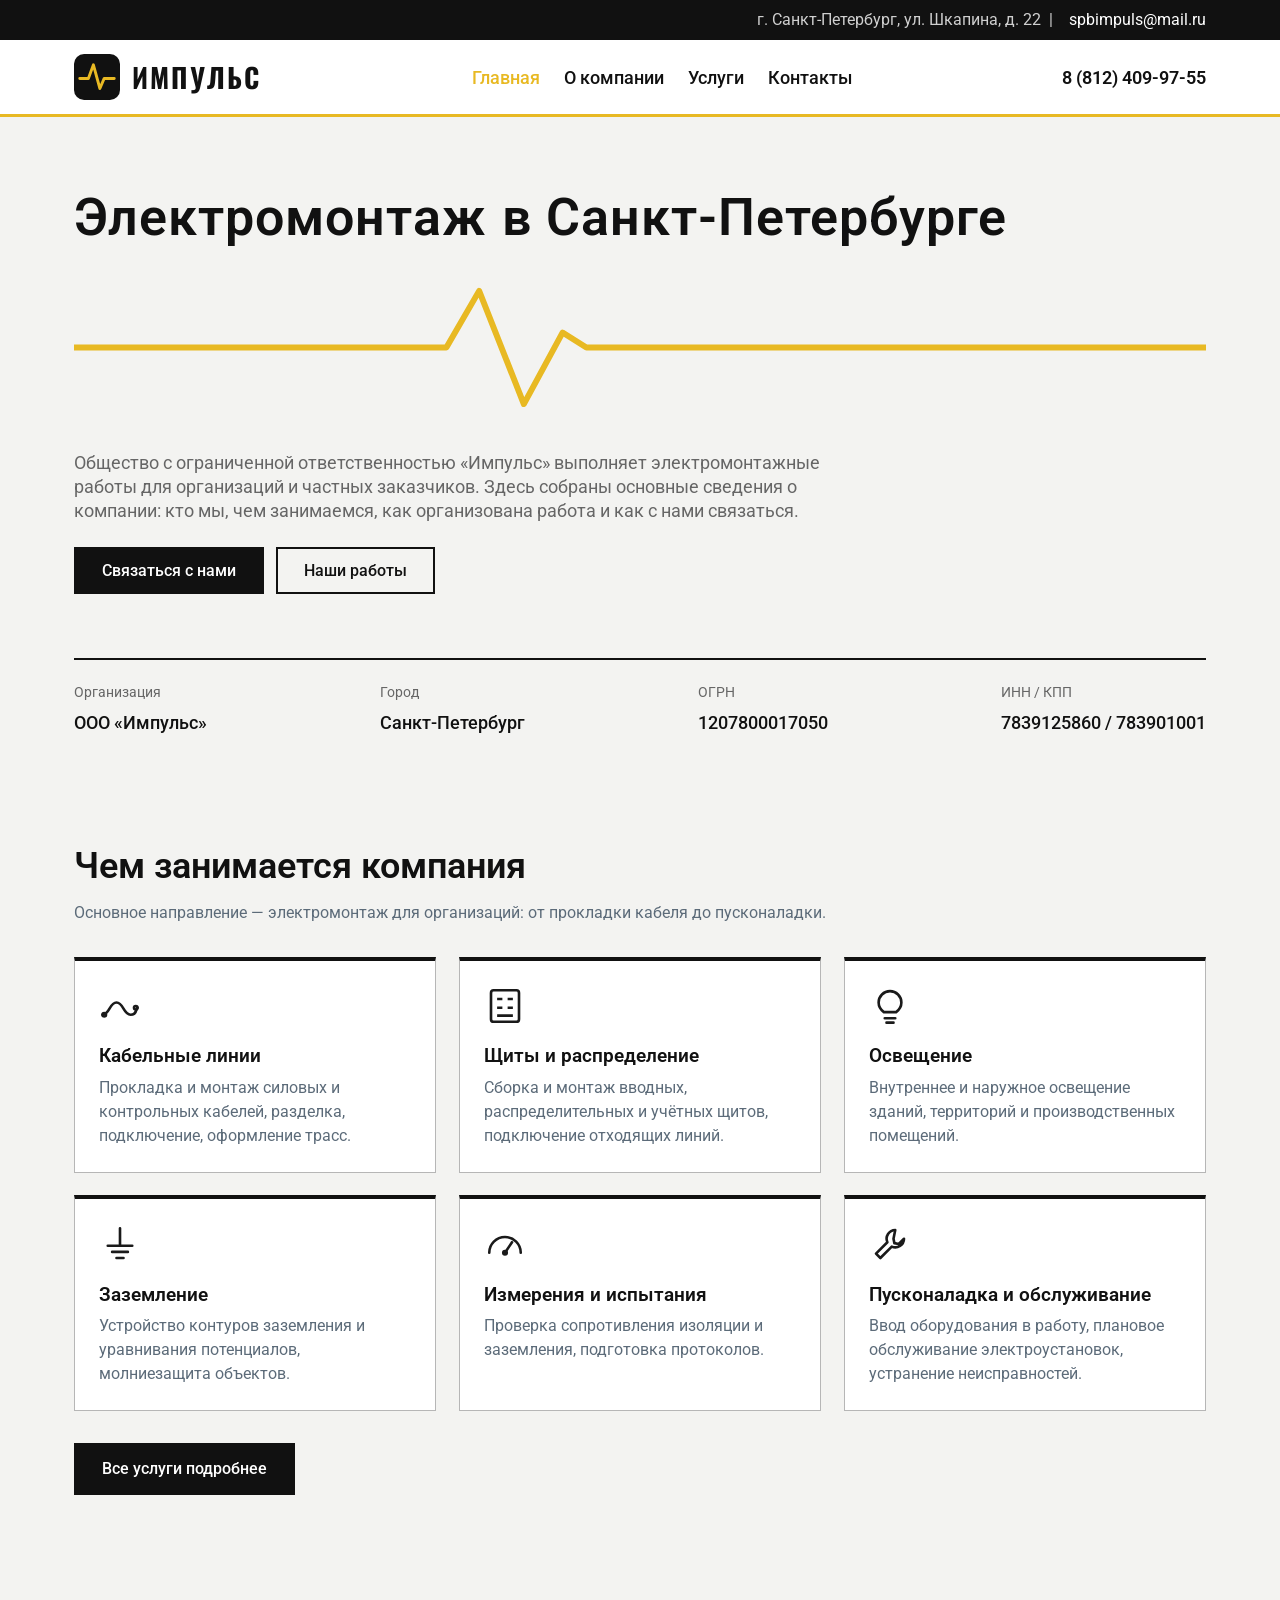
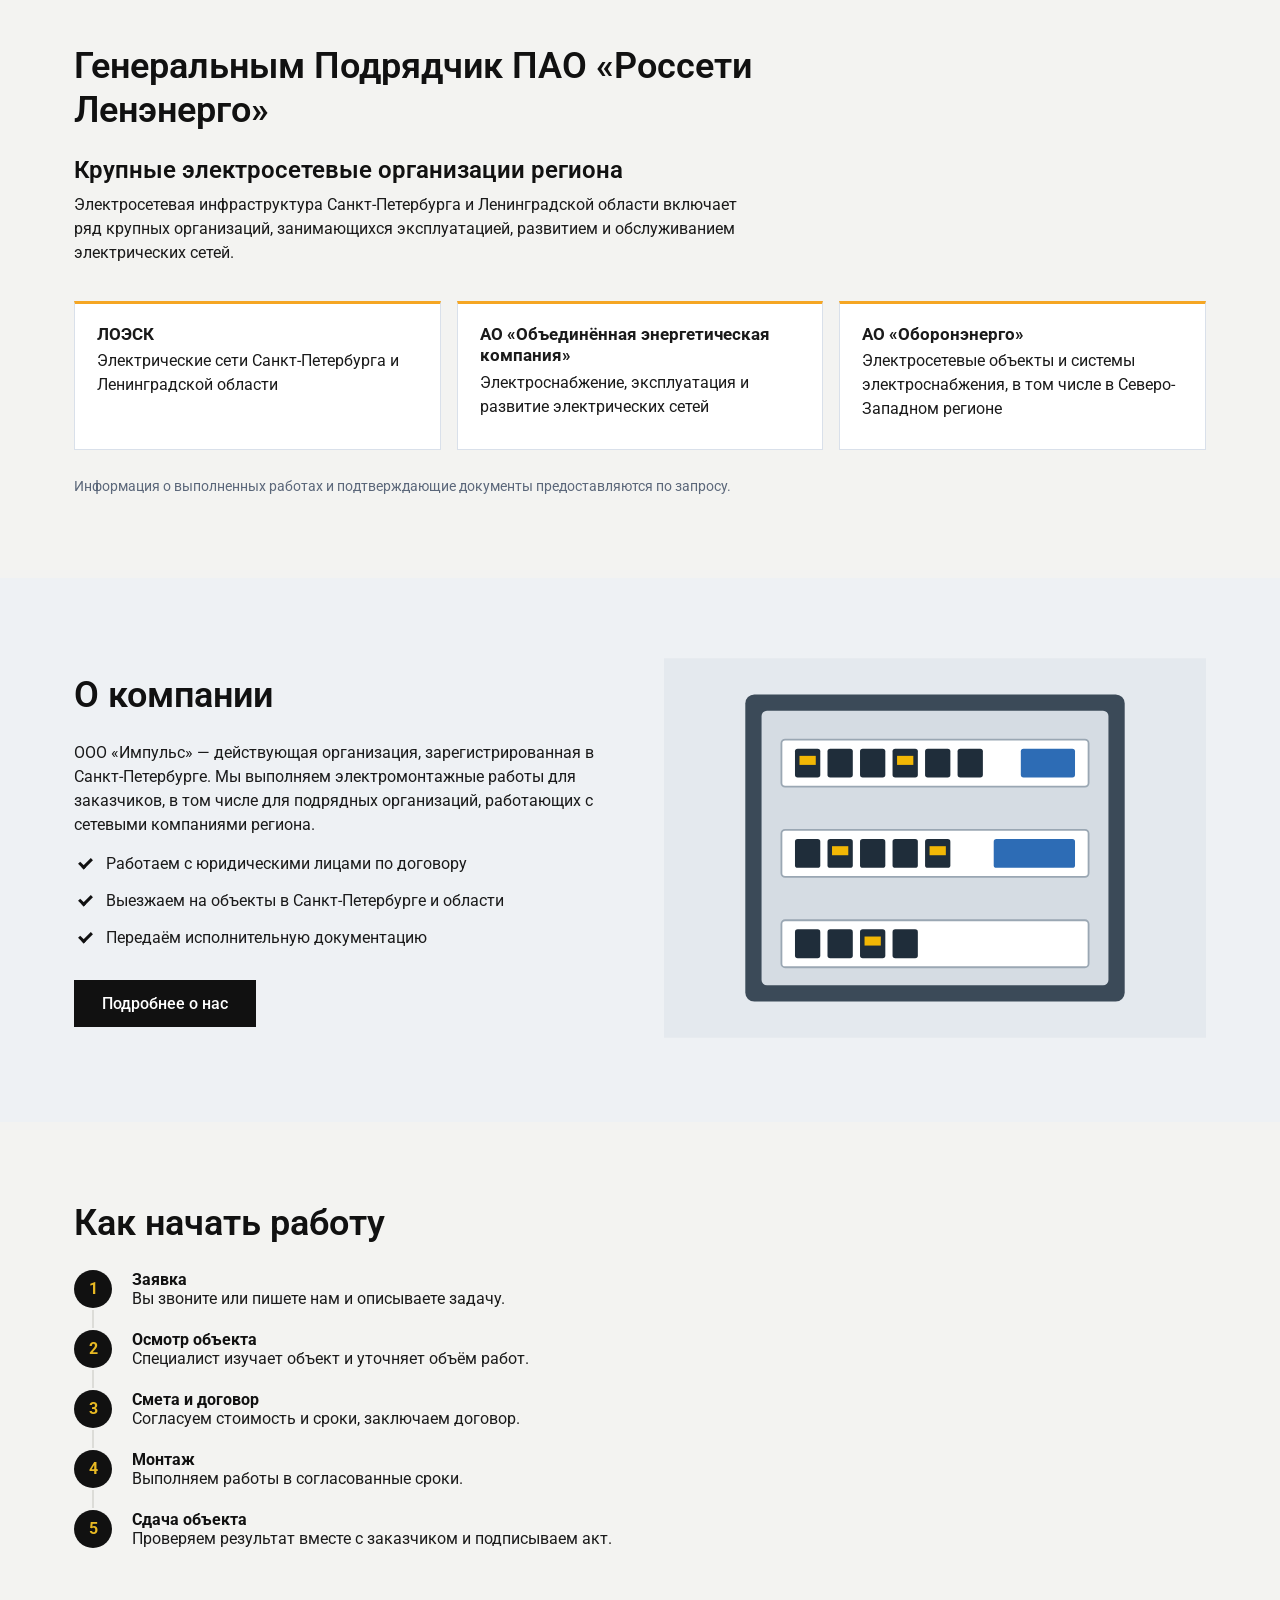
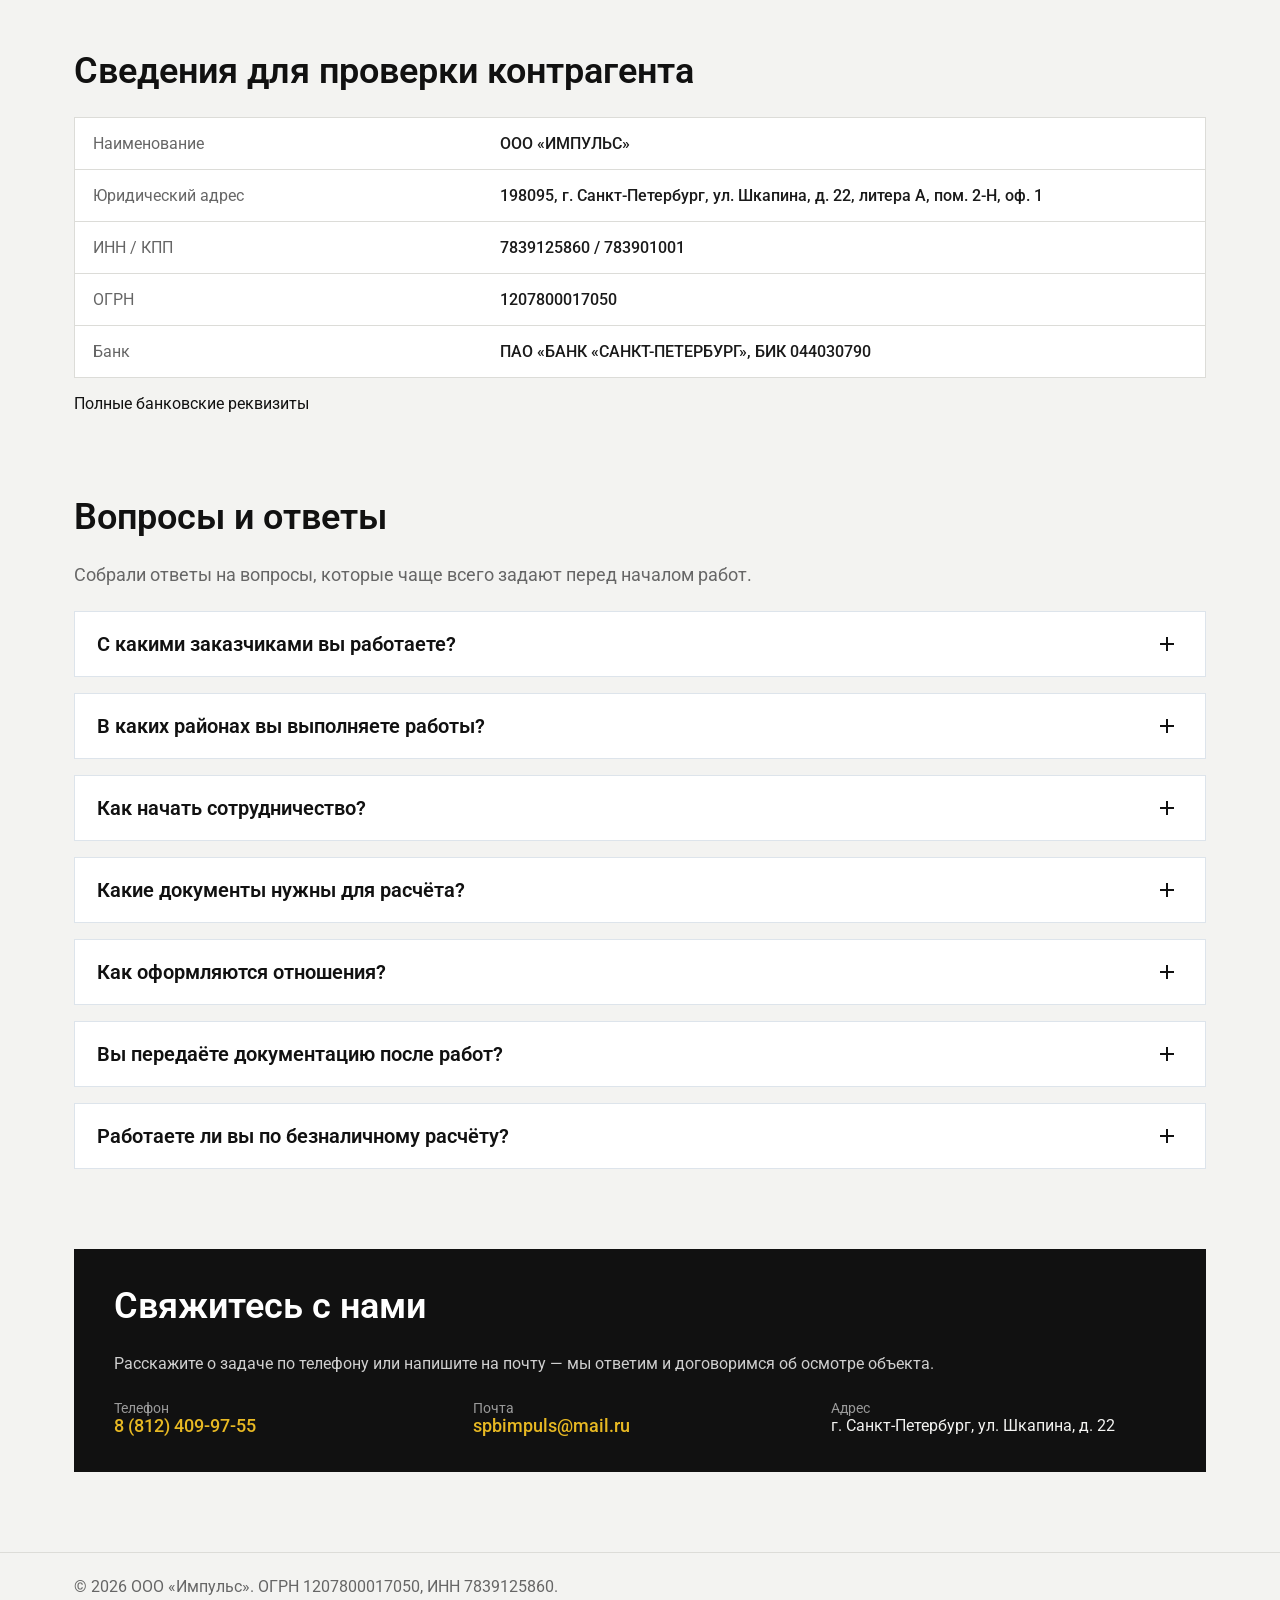
==== index.html @ 050f70a7 "add" ====
<!DOCTYPE html>
<html lang="ru">
<head>
    <meta charset="utf-8">
    <meta name="viewport" content="width=device-width, initial-scale=1">
    <title>Главная — ООО «Импульс»</title>
    <meta name="description" content="ООО «Импульс» — электромонтажные работы в Санкт-Петербурге.">
    <link rel="icon" href="img/favicon.svg" type="image/svg+xml">
    <link rel="preconnect" href="https://fonts.googleapis.com">
    <link rel="preconnect" href="https://fonts.gstatic.com" crossorigin>
    <link href="https://fonts.googleapis.com/css2?family=Oswald:wght@500;600;700&family=Roboto:wght@400;500;700&subset=cyrillic&display=swap"
          rel="stylesheet">
    <link rel="stylesheet" href="css/style.css">
</head>
<body>
<div class="topbar">
    <div class="container">
        <p>г. Санкт-Петербург, ул. Шкапина, д. 22 &nbsp;|&nbsp; &nbsp;
            <a href="mailto:spbimpuls@mail.ru">spbimpuls@mail.ru</a></p>
    </div>
</div>
<header>
    <div class="container">
        <div class="header-row">
            <a class="brand" href="index.html">
                <img class="brand-mark" src="img/logo-mark.svg" alt="">
                <span class="brand-name">Импульс</span>
            </a>
            <nav aria-label="Разделы сайта">
                <ul>
                    <li class="active-page"><a href="index.html">Главная</a></li>
                    <li><a href="about.html">О компании</a></li>
                    <li><a href="services.html">Услуги</a></li>
                    <li><a href="contacts.html">Контакты</a></li>
                </ul>
            </nav>
            <a href="tel:+78124099755" class="call-number">8 (812) 409-97-55</a>

            <button class="menu-button" aria-expanded="false" >
                <span></span>
                <span></span>
                <span></span>
            </button>
        </div>
    </div>
</header>

<main>
    <section class="intro">
        <div class="container">
            <div class="intro-row">
                <div class="intro-text">
                    <h1>Электромонтаж в Санкт-Петербурге</h1>
                    <svg class="pulse" viewBox="0 0 760 90" aria-hidden="true">
                        <path d="M0 50H250l22-38 30 76 26-48 16 10H760" fill="none" stroke="#111111" stroke-width="4"
                              stroke-linecap="round" stroke-linejoin="round"/>
                    </svg>
                    <p class="lead">Общество с ограниченной ответственностью «Импульс» выполняет электромонтажные работы
                        для организаций и частных заказчиков. Здесь собраны основные сведения о компании: кто мы, чем
                        занимаемся, как организована работа и как с нами связаться.</p>
                    <div class="actions">
                        <a class="button" href="contacts.html">Связаться с нами</a>
                        <a class="button button-light" href="services.html">Наши работы</a>
                    </div>
                </div>

            </div>

            <ul class="facts">
                <li class="fact">
                    Организация
                    <span>ООО «Импульс»</span>
                </li>
                <li class="fact">
                    Город
                    <span>Санкт-Петербург</span>
                </li>


                <li class="fact">
                    ОГРН
                    <span>1207800017050</span>
                </li>

                <li class="fact"> ИНН / КПП
                    <span>7839125860 / 783901001</span>
                </li>
            </ul>
        </div>
    </section>

    <section class="about-company">
        <div class="container">
            <div class="wrap">
                <div class="block__head">
                    <h2>Чем занимается компания</h2>
                    <p>Основное направление — электромонтаж для организаций: от прокладки кабеля до пусконаладки.</p>
                </div>
                <div class="service-grid">
                    <article class="service-card">
                        <svg class="service-card__icon" viewBox="0 0 48 48" fill="none" stroke="currentColor"
                             stroke-width="3" stroke-linecap="round">
                            <path d="M4 34c8 0 8-14 16-14s8 14 16 14 6-8 8-8"></path>
                            <circle cx="6" cy="34" r="2"></circle>
                            <circle cx="42" cy="26" r="2"></circle>
                        </svg>
                        <h3>Кабельные линии</h3>
                        <p>Прокладка и монтаж силовых и контрольных кабелей, разделка, подключение, оформление
                            трасс.</p>
                    </article>
                    <article class="service-card">
                        <svg class="service-card__icon" viewBox="0 0 48 48" fill="none" stroke="currentColor"
                             stroke-width="3" stroke-linejoin="round">
                            <rect x="8" y="6" width="32" height="36" rx="3"></rect>
                            <path d="M15 16h6M27 16h6M15 26h6M27 26h6M15 35h18"></path>
                        </svg>
                        <h3>Щиты и распределение</h3>
                        <p>Сборка и монтаж вводных, распределительных и учётных щитов, подключение отходящих линий.</p>
                    </article>
                    <article class="service-card">
                        <svg class="service-card__icon" viewBox="0 0 48 48" fill="none" stroke="currentColor"
                             stroke-width="3" stroke-linecap="round" stroke-linejoin="round">
                            <path d="M17 31c-4-3-6-6-6-11a13 13 0 0 1 26 0c0 5-2 8-6 11z"></path>
                            <path d="M18 38h12M20 43h8"></path>
                        </svg>
                        <h3>Освещение</h3>
                        <p>Внутреннее и наружное освещение зданий, территорий и производственных помещений.</p>
                    </article>
                    <article class="service-card">
                        <svg class="service-card__icon" viewBox="0 0 48 48" fill="none" stroke="currentColor"
                             stroke-width="3" stroke-linecap="round">
                            <path d="M24 6v20M10 26h28M15 33h18M20 40h8"></path>
                        </svg>
                        <h3>Заземление</h3>
                        <p>Устройство контуров заземления и уравнивания потенциалов, молниезащита объектов.</p>
                    </article>
                    <article class="service-card">
                        <svg class="service-card__icon" viewBox="0 0 48 48" fill="none" stroke="currentColor"
                             stroke-width="3" stroke-linecap="round">
                            <path d="M6 34a18 18 0 0 1 36 0"></path>
                            <path d="M24 34l8-12"></path>
                            <circle cx="24" cy="34" r="2"></circle>
                        </svg>
                        <h3>Измерения и испытания</h3>
                        <p>Проверка сопротивления изоляции и заземления, подготовка протоколов.</p></article>
                    <article class="service-card">
                        <svg class="service-card__icon" viewBox="0 0 48 48" fill="none" stroke="currentColor"
                             stroke-width="3" stroke-linecap="round" stroke-linejoin="round">
                            <path d="M30 8a10 10 0 0 0-9 14L8 35l5 5 13-13a10 10 0 0 0 14-9l-6 6-5-1-1-5z"></path>
                        </svg>
                        <h3>Пусконаладка и обслуживание</h3>
                        <p>Ввод оборудования в работу, плановое обслуживание электроустановок, устранение
                            неисправностей.</p></article>
                </div>
                <p><a class="button button--dark" href="services.html">Все услуги подробнее</a>
                </p>
            </div>
        </div>
    </section>

    <section class="partners" id="partners">
        <div class="container">


            <div class="partners__head">
                <h2>Генеральным Подрядчик ПАО «Россети Ленэнерго»</h2>

                <h3>Крупные электросетевые организации региона</h3>

                <p>
                    Электросетевая инфраструктура Санкт-Петербурга
                    и Ленинградской области включает ряд крупных организаций,
                    занимающихся эксплуатацией, развитием и обслуживанием
                    электрических сетей.
                </p>
            </div>

            <ul class="partners__list">

                <li class="partners__item">
                    <h4 class="partners__name">ЛОЭСК</h4>
                    <p class="partners__scope">
                        Электрические сети Санкт-Петербурга
                        и Ленинградской области
                    </p>
                </li>

                <li class="partners__item">
                    <h4 class="partners__name">
                        АО «Объединённая энергетическая компания»
                    </h4>
                    <p class="partners__scope">
                        Электроснабжение, эксплуатация и развитие
                        электрических сетей
                    </p>
                </li>

                <li class="partners__item">
                    <h4 class="partners__name">АО «Оборонэнерго»</h4>
                    <p class="partners__scope">
                        Электросетевые объекты и системы электроснабжения,
                        в том числе в Северо-Западном регионе
                    </p>
                </li>

            </ul>

            <p class="partners__note">
                Информация о выполненных работах и подтверждающие
                документы предоставляются по запросу.
            </p>

        </div>
    </section>

    <section class="block block-tinted">
        <div class="container">
            <div class="wrap split">
                <div class="company-main">
                    <h2>О компании</h2>
                    <p>ООО «Импульс» — действующая организация, зарегистрированная в Санкт-Петербурге. Мы выполняем
                        электромонтажные работы для заказчиков, в том числе для подрядных организаций, работающих с
                        сетевыми компаниями региона.</p>
                    <ul class="checklist">
                        <li>Работаем с юридическими лицами по договору</li>
                        <li>Выезжаем на объекты в Санкт-Петербурге и области</li>
                        <li>Передаём исполнительную документацию</li>
                    </ul>
                    <a class="button button--dark" href="about.html">Подробнее о нас</a>
                </div>
                <div class="split__media"><img src="img/switchboard.svg" width="600" height="420"
                                               alt="Распределительный щит с автоматическими выключателями"
                                               loading="lazy"></div>
            </div>
        </div>
    </section>



    <section>
        <div class="container">
            <h2>Как начать работу</h2>
            <ol class="steps">
                <li><strong>Заявка</strong>Вы звоните или пишете нам и описываете задачу.</li>
                <li><strong>Осмотр объекта</strong>Специалист изучает объект и уточняет объём работ.</li>
                <li><strong>Смета и договор</strong>Согласуем стоимость и сроки, заключаем договор.</li>
                <li><strong>Монтаж</strong>Выполняем работы в согласованные сроки.</li>
                <li><strong>Сдача объекта</strong>Проверяем результат вместе с заказчиком и подписываем акт.</li>
            </ol>
        </div>
    </section>

    <section>
        <div class="container">
            <h2>Сведения для проверки контрагента</h2>
            <table class="requisites">
                <tr>
                    <th>Наименование</th>
                    <td>ООО «ИМПУЛЬС»</td>
                </tr>
                <tr>
                    <th>Юридический адрес</th>
                    <td>198095, г. Санкт-Петербург, ул. Шкапина, д. 22, литера А, пом. 2-Н, оф. 1</td>
                </tr>
                <tr>
                    <th>ИНН / КПП</th>
                    <td>7839125860 / 783901001</td>
                </tr>
                <tr>
                    <th>ОГРН</th>
                    <td>1207800017050</td>
                </tr>
                <tr>
                    <th>Банк</th>
                    <td>ПАО «БАНК «САНКТ-ПЕТЕРБУРГ», БИК 044030790</td>
                </tr>
            </table>
            <p class="more"><a href="contacts.html">Полные банковские реквизиты</a></p>
        </div>
    </section>

    <section class="section">
        <div class="container">
            <div class="section-head  is-visible">
                <h2>Вопросы и ответы</h2>
                <p class="lead">Собрали ответы на вопросы, которые чаще всего задают перед началом работ.</p>
            </div>



            <div id="accordion" class="accordion">
                <div class="questions-box">
                    <div class="questions-click link">
                        <h3>С какими заказчиками вы работаете?</h3>
                        <div class="open-accordion"></div>
                    </div>
                    <div class="submenu-faq">
                        <div class="faq-answer"><p>Мы работаем с юридическими лицами: организациями, управляющими компаниями, промышленными и торговыми объектами, а также подрядчиками, выполняющими заказы сетевых компаний.

                        </p>
                        </div>
                    </div>
                </div>
                <div class="questions-box">
                    <div class="questions-click link">
                        <h3>В каких районах вы выполняете работы?</h3>
                        <div class="open-accordion"></div>
                    </div>
                    <div class="submenu-faq">
                        <div class="faq-answer">
                            <p>
                                В Санкт-Петербурге и Ленинградской области. Выезд на объект за пределами области обсуждается отдельно.


                            </p>
                        </div>

                    </div>
                </div>
                <div class="questions-box">
                    <div class="questions-click link">
                        <h3>Как начать сотрудничество?
                        </h3>
                        <div class="open-accordion"></div>
                    </div>
                    <div class="submenu-faq">
                        <div class="faq-answer">
                            <p>
                                Позвоните по телефону 8 (812) 409-97-55 или напишите на spbimpuls@mail.ru. Расскажите, какой объект и какие работы нужны. Мы уточним детали и подготовим предложение.


                            </p>
                        </div>

                    </div>
                </div>
                <div class="questions-box">
                    <div class="questions-click link">
                        <h3>Какие документы нужны для расчёта?
                        </h3>
                        <div class="open-accordion"></div>
                    </div>
                    <div class="submenu-faq">
                        <div class="faq-answer">
                            <p>
                                Лучше всего проект или схема, перечень оборудования и описание объекта. Если документов нет, обсудим задачу и при необходимости выедем на осмотр.


                            </p>
                        </div>

                    </div>
                </div>
                <div class="questions-box">
                    <div class="questions-click link">
                        <h3>Как оформляются отношения?</h3>
                        <div class="open-accordion"></div>
                    </div>
                    <div class="submenu-faq">
                        <div class="faq-answer">
                            <p>
                                Мы заключаем договор, в котором фиксируются объём работ, сроки и стоимость. После выполнения подписываются акты.
                            </p>
                        </div>
                    </div>
                </div>
                <div class="questions-box">
                    <div class="questions-click link">
                        <h3>Вы передаёте документацию после работ?</h3>
                        <div class="open-accordion"></div>
                    </div>
                    <div class="submenu-faq">
                        <div class="faq-answer">
                            <p>
                                Да. По завершении передаём акты и, где это предусмотрено, протоколы измерений и исполнительную документацию.


                            </p>
                        </div>

                    </div>
                </div>
                <div class="questions-box">
                    <div class="questions-click link">
                        <h3>Работаете ли вы по безналичному расчёту?</h3>
                        <div class="open-accordion"></div>
                    </div>
                    <div class="submenu-faq">
                        <div class="faq-answer">
                            <p>
                                Да, оплата производится по безналичному расчёту на расчётный счёт организации. Реквизиты указаны на странице «Контакты».


                            </p>
                        </div>

                    </div>
                </div>

            </div>

        </div>
    </section>


    <section>
        <div class="container">
            <div class="contact-band">
                <h2>Свяжитесь с нами</h2>
                <p>Расскажите о задаче по телефону или напишите на почту — мы ответим и договоримся об осмотре
                    объекта.</p>
                <ul>
                    <li><span>Телефон</span><a href="tel:+78124099755">8 (812) 409-97-55</a></li>
                    <li><span>Почта</span><a href="mailto:spbimpuls@mail.ru">spbimpuls@mail.ru</a></li>
                    <li><span>Адрес</span>г. Санкт-Петербург, ул. Шкапина, д. 22</li>
                </ul>
            </div>
        </div>
    </section>
</main>

<footer>
    <div class="container">
        <p>© <span class="year">2026</span> ООО «Импульс». ОГРН 1207800017050, ИНН 7839125860.</p>
    </div>
</footer>

<script src="js/main.js"></script>
</body>
</html>
---- css/style.css ----
html,
body,
div,
span,
h1,
h2,
h3,
h4,
h5,
h6,
p,
iframe,
ol,
ul,
li,
form,
label,
i,
footer,
header,
menu,
nav,
a,
table,
thead,
tbody,
tfoot,
tr,
th,
td,
video,
canvas,
section,
  /*commonly used tags*/
applet,
object,
blockquote,
pre,
abbr,
acronym,
address,
big,
cite,
code,
del,
dfn,
em,
ins,
kbd,
hgroup,
q,
s,
samp,
small,
strike,
strong,
sub,
sup,
tt,
var,
b,
u,
dl,
dt,
dd,
fieldset,
legend,
article,
aside,
details,
embed,
figure,
figcaption,
output,
section,
summary,
time,
mark,
audio,
center,
ruby {
  margin: 0;
  padding: 0;
  border: 0;
  font-size: 100%;
  vertical-align: baseline;
}

article,
aside,
details,
figcaption,
figure,
footer,
header,
hgroup,
menu,
nav,
section {
  display: block;
  position: relative;
}

ol,
ul {
  list-style: none;
  padding: 0;
  margin: 0;
}

table {
  width: 100%;
  border-collapse: collapse;
  border-spacing: 0;
}

* {
  outline: none;
  -webkit-box-sizing: border-box;
  box-sizing: border-box;
}

a {
  display: inline-block;
  text-decoration: none;
  cursor: pointer;
}

button {
  cursor: pointer;
}

input,
button,
select {
  display: inline-block;
  padding: 0;
  border: 0;
}
input::-webkit-outer-spin-button,
input::-webkit-inner-spin-button {
  -webkit-appearance: none;
  margin: 0;
}
input[type=number] {
  -moz-appearance: textfield;
}
img {
  max-width: 100%;
}

a {
  color: #111111;
}

body {
  margin: 0;
  min-height: 100vh;
  display: flex;
  flex-direction: column;
  font-family: "Roboto", Arial, sans-serif;
  color: #1a1a1a;
  background: #f3f3f1;
}

h1,
h2,
h3 {
  font-weight: 600;
  line-height: 1.2;
  color: #111111;

}

h1 {
  font-size: 52px;
  letter-spacing: 0.02em;
  margin-bottom: 24px;

}

h2 {
  font-size: 36px;
  margin-bottom: 24px;

}

h3 {
  font-size: 24px;
  margin-bottom: 8px;

}

p {
  font-size: 16px;
  line-height: 24px;
  font-weight: 400;
  margin-bottom: 8px;
}

.call-number{
  font-size: 18px;
  font-weight: 600;
}

.container {
  width: 100%;
  max-width: 1180px;
  margin: 0 auto;
  padding: 0 24px;
}

.topbar {
  background: #111111;
  color: #cfcfcf;
  font-size: 0.9rem;
}

.topbar p {
  margin: 0;
  padding: 8px 0;
  max-width: none;
  text-align: right;
}

.topbar a {
  color: #ffffff;
  text-decoration: none;
}

header {
  position: sticky;
  top: 0;
  left: 0;
  width: 100%;
  z-index: 10;
  background: #ffffff;
  border-bottom: 3px solid #e8b923;
}

.header-row {
  display: flex;
  align-items: center;
  justify-content: space-between;
  padding: 14px 0;
}

.brand {
  display: flex;
  align-items: center;
  gap: 12px;
  text-decoration: none;
}

.brand-mark {
  width: 46px;
  height: 46px;
}

.brand-name {
  font-family: "Oswald", "Arial Narrow", Impact, sans-serif;
  font-size: 1.7rem;
  font-weight: 700;
  letter-spacing: 0.08em;
  text-transform: uppercase;
  color: #111111;
}

header nav ul {
  display: flex;
  gap: 24px;
  margin: 0;
  padding: 0;
  list-style: none;
}

.header-row nav a {
  display: block;
  font-weight: 500;
  text-decoration: none;
  font-size: 18px;
  transition: 0.3s;
}
.header-row nav .header-row nav a:hover{
  color: #e8b923;
}
.active-page a{
  color: #e8b923;

}


.menu-button {
  display: none;
  background: none;
  cursor: pointer;
  transition: 0.3s;
  width: 24px;
  height: 24px;
}
.menu-button span{
  display: block;
  width: 100%;
  border-bottom: 3px solid #111111;
}
main {
  flex: 1;
  padding: 70px 0 0;
}

main section {
  margin-bottom: 80px;
}

.intro-row {
  display: flex;
  align-items: center;
  gap: 48px;
}

.intro-text {
  flex: 1 1 55%;
}
.intro-text p{
  max-width: 780px;
  width: 100%;
  margin-bottom: 0;
  margin-top: 24px;
}


.lead {
  font-size: 1.15rem;
  color: #666666;
}

.pulse {
  width: 100%;
  height: auto;
  margin-bottom: 16px;
}

.pulse path {
  stroke-dasharray: 1400;
  stroke-dashoffset: 1400;
  stroke: #e8b923;
  animation: draw 2.4s ease-out 0.2s forwards;
}

@keyframes draw {
  to {
    stroke-dashoffset: 0;
  }
}

.actions {
  display: flex;
  flex-wrap: wrap;
  gap: 12px;
  margin-top: 24px;
}

.button {
  display: inline-block;
  padding: 12px 26px;
  font-weight: 500;
  color: #ffffff;
  text-decoration: none;
  background: #111111;
  border: 2px solid #111111;
  transition: 0.3s;
}

.button:hover {
  color: #ffffff;
  background: #2b2b2b;
}

.button-light {
  color: #111111;
  background: transparent;
}

.button-light:hover {
  color: #ffffff;
  background: #111111;
}

.photo {
  display: flex;
  align-items: center;
  justify-content: center;
  min-height: 300px;
  overflow: hidden;
  font-size: 0.95rem;
  color: #666666;
  background: #e4e4e0;
  border: 2px dashed #b5b5b5;
}

.photo img {
  width: 100%;
  height: 100%;
  object-fit: cover;
}



.facts {
  display: flex;
  gap: 16px;
  margin: 64px 0 0;
  justify-content: space-between;
  align-items: flex-start;
  border-top: 2px solid #111;
  padding-top: 24px;
}

.fact {
  font-size: 14px;
  color: #666666;
}


.facts span {
  margin: 12px 0 0;
  font-weight: 500;
  color: #111111;
  display: block;
  font-size: 18px;
}


.checklist {
  margin: 0;
  padding: 0;
  list-style: none;
}

.checklist li {
  position: relative;
  padding: 9px 0 9px 32px;
}

.checklist li::before {
  content: "";
  position: absolute;
  left: 5px;
  top: 13px;
  width: 10px;
  height: 5px;
  border-left: 3px solid #111111;
  border-bottom: 3px solid #111111;
  transform: rotate(-45deg);
}

.company-main .button{
  margin-top: 24px;
}





.split {
  display: grid;
  grid-template-columns:1fr 1fr;
  gap: 3rem;
  align-items: center
}

.block-tinted {
  padding: 60px 0;
  background: #eef1f4;
}



.steps {
  margin: 0;
  padding: 0;
  list-style: none;
  counter-reset: step;
}

.steps li {
  position: relative;
  padding: 0 0 22px 58px;
  counter-increment: step;
}

.steps li::before {
  content: counter(step);
  position: absolute;
  left: 0;
  top: 0;
  display: flex;
  align-items: center;
  justify-content: center;
  width: 38px;
  height: 38px;
  font-weight: 700;
  color: #e8b923;
  background: #111111;
  border-radius: 50%;
}

.steps li::after {
  content: "";
  position: absolute;
  left: 18px;
  top: 40px;
  bottom: 2px;
  width: 2px;
  background: #dcdcd8;
}

.steps li:last-child::after {
  display: none;
}

.steps strong {
  display: block;
  color: #111111;
}





/* ---------- FAQ ---------- */

.accordion{
  display: flex;
  flex-direction: column;
  gap: 16px;
  margin-top: 24px;
  margin-bottom: 32px;
}
.questions-box{
  background: #fff;
  border: 1px solid #dde4eb;
  overflow: hidden;
  transition: border-color .2s, box-shadow .2s;
}

.questions-box.open{
  border-color: #f5a623;
}

.open-accordion{
  min-width: 32px;
  width: 32px;
  height: 32px;
  display: flex;
  align-items: center;
  justify-content: center;
  transition: 0.3s;
  position: relative;
  cursor: pointer;
  border-radius: 50%;

}
.questions-box.open .open-accordion{
  transform: rotate(45deg);
}
.open-accordion:before{
  content: "";
  position: absolute;
  width: 2px;
  height: 14px;
  transition: 0.3s;
  background: #111111;
}
.open-accordion:after{
  content: "";
  position: absolute;
  width: 14px;
  height: 2px;
  transition: 0.3s;
  background: #111111;
}
.questions-box h3{
  font-size: 20px;
  margin: 0;
}
.questions-click {
  display: flex;
  align-items: center;
  justify-content: space-between;
  width: 100%;
  padding: 16px 22px;
  cursor: pointer;
  transition: 0.3s;
}
.faq-answer {
  padding: 0 24px 22px;
  color: #5f6f7e;
  max-width: 800px;
  width: 100%;
}

.submenu-faq {
  display: none;
  height: 0;
  overflow: hidden;
}



.requisites {
  width: 100%;
  border-collapse: collapse;
  background: #ffffff;
  border: 1px solid #dcdcd8;
}

.requisites th,
.requisites td {
  padding: 16px 18px;
  text-align: left;
  vertical-align: top;
  border-bottom: 1px solid #dcdcd8;
}

.requisites th {
  width: 36%;
  font-weight: 400;
  color: #666666;
}

.requisites td {
  font-weight: 500;
}

.copy-button {
  margin-top: 14px;
  padding: 10px 20px;
  font: inherit;
  font-size: 0.9rem;
  color: #ffffff;
  background: #111111;
  border: 0;
  cursor: pointer;
}

.copy-button:hover {
  background: #2b2b2b;
}

.more {
  margin-top: 14px;
}










.partners{
  padding: 70px 0 0;
}

.partners__head {
  max-width: 680px;
  margin-bottom: 36px;
}

.partners__list {
  display: grid;
  grid-template-columns: repeat(3, minmax(0, 1fr));
  gap: 16px;
  margin: 0;
  padding: 0;
  list-style: none;
}

.partners__item {
  padding: 20px 22px;
  border: 1px solid #d9e0ea;
  border-top: 3px solid #f5a623;
  background: #fff;
}



.partners__logo--main {
  width: max-content;
  max-width: 100%;
  height: 56px;
  padding: 8px 14px;
  border-radius: 6px;
  background: #fff;
}


.partners__name {
  margin: 0 0 4px;
  font-size: 1.05rem;
  font-weight: 700;
  line-height: 1.3;
}



.partners__note {
  margin: 24px 0 0;
  font-size: .88rem;
  color: #5b677a;
}


/* services */


.block__head h2{
  margin-bottom: 12px;
}
.block__head p {
  color: #5c6b79;
}

.service-grid {
  display: grid;
  grid-template-columns:repeat(3, 1fr);
  gap: 1.4rem;
  margin: 32px 0;
}

.service-card {
  background: #ffffff;
  border: 1px solid rgba(17, 17, 17, 0.3);
  border-top: 4px solid #111111;
  padding: 1.5rem;
}
.service-card h3{
  font-size: 19px;
}
.service-card:hover {

}

.service-card__icon {
  width: 42px;
  height: 42px;
  margin-bottom: .9rem;
}

.service-card p {
  color: #5c6b79;
  font-size: .97rem;
  margin: 0
}


.about-company{
  padding-top: 32px;
}







.contacts {
  margin: 0;
  padding: 0;
  list-style: none;
}

.contacts li {
  padding: 14px 0;
  border-bottom: 1px solid #dcdcd8;
}

.contacts span {
  display: block;
  font-size: 0.85rem;
  color: #666666;
}

.contact-band {
  padding: 36px 40px;
  color: #f3f3f1;
  background: #111111;
}

.contact-band h2 {
  color: #ffffff;
}

.contact-band p {
  color: #cfcfcf;
}

.contact-band ul {
  display: flex;
  flex-wrap: wrap;
  gap: 24px;
  margin: 24px 0 0;
  padding: 0;
  list-style: none;
}

.contact-band li {
  flex: 1 1 220px;
}

.contact-band span {
  display: block;
  font-size: 0.85rem;
  color: #9a9a9a;
}

.contact-band a {
  font-size: 1.1rem;
  font-weight: 500;
  color: #e8b923;
  text-decoration: none;
}

footer {
  padding: 22px 0;
  font-size: 0.9rem;
  color: #666666;
  border-top: 1px solid #dcdcd8;
}

footer p {
  margin: 0;
  max-width: none;
}





.page-about{
  display: flex;
  align-items: center;
  justify-content: space-between;
  gap: 60px;
}

.page-about-info{
  max-width: 560px;
  width: 100%;
}
.page-about-photo{
  display: flex;
  width: 100%;
  max-width: 600px;

}


.principles-min{
  padding: 60px 0;
  background: #ffffff;
}
.principles{
  display:grid;
  grid-template-columns:repeat(2,1fr);
  gap:2rem 3.5rem;
  margin-top: 40px;
}
.principles__item {
  padding: 8px 12px;
  border-left:4px solid #111111;
  display: flex;
  flex-direction: column;
  align-items: flex-start;
  justify-content: center;
}
.principles__item p{
  margin:0;
}
.principles__item h3{
  font-size: 20px;
}
.section-pad--dark .principles__item p{
  color:#aeb9c0
}

.wrap .block__head{
  margin-bottom: 32px;
}


















/* services */

.page-title{
  border-bottom: 2px solid #111111;
  padding-bottom: 30px;
}
.page-title p{
  font-size: 20px;
}
.service-grid {
  display: grid;
  grid-template-columns:repeat(3, 1fr);
  gap: 1.4rem
}


.service-detail {
  display: grid;
  grid-template-columns: 300px 1fr;
  gap: 3rem;
  padding: 2rem 0;
  border-top: 1px solid #d6dde4;
}

.service-detail:first-child {
  border-top: 0
}
.service-detail p{
  color:#5c6b79;
}
.service-detail__title {
  margin: 0
}

.service-detail__list {
  columns: 2;
  column-gap: 2rem;
  margin: 0;
  list-style-type: disc;
  padding-left: 18px;
}

.service-detail__list li {
  margin-bottom: .35rem;
  break-inside: avoid
}

.contact-banner {
  background: #111111;
  color: #dde4eb;
  padding-block: 3.2rem;
  margin-bottom: 0;
}
.contact-banner__inner{
  display: flex;
  align-items: center;
  justify-content: space-between;
  gap: 40px;
}
.contact-banner__inner h2{
  color: #ffffff;
}
.contact-banner__title{
  max-width: 600px;
  width: 100%;
}
.button--primary{
  background: #ffffff;
  color: #111111;
}

@media (max-width: 1199px){
  h1 {
    font-size: 44px;
    margin-bottom: 22px;
  }
  .service-card {
    padding: 1.2rem;
  }
}
@media (max-width: 1020px){
  .service-grid {
    grid-template-columns:repeat(2, 1fr)
  }
  .contact-layout, .split {
    grid-template-columns:1fr
  }

  .topbar p {
    text-align: left;
    font-size: 0.82rem;
  }

  .brand-name {
    font-size: 1.4rem;
  }

  .menu-button {
    display: flex;
    flex-direction: column;
    align-items: center;
    justify-content: center;
    gap: 4px;
    width: 24px;
    height: 24px;
  }
  .call-number{
    display: none;
  }

  .header-row nav {
    display: none;
    position: absolute;
    top: 100%;
    left: 0;
    right: 0;
    padding: 8px 24px 16px;
    background: #ffffff;
    border-bottom: 3px solid #e8b923;
  }
  h1 {
    font-size: 38px;
    margin-bottom: 15px;
  }
  .intro-text p {
    max-width: 680px;
    margin-bottom: 0;
    margin-top: 3px;
    font-size: 16px;
  }
  .facts span {
    margin: 10px 0 0;
    font-size: 16px;
  }
  .header-row nav.open {
    display: block;
  }

  .header-row nav ul {
    flex-direction: column;
    gap: 0;
  }
  main {
    padding: 130px 0 0;
  }
  .header-row nav a {
    border-bottom: 1px solid #dcdcd8;
  }
  .topbar{
    display: none;
  }
  header{
    position: fixed;
    top: 0;
    left: 0;
    width: 100%;
  }


  .intro-row {
    flex-direction: column;
    align-items: stretch;
    gap: 32px;
  }

  .service-detail {
    grid-template-columns:1fr;
    gap: .8rem
  }

  .contact-band {
    padding: 28px 22px;
  }
  h2 {
    font-size: 30px;
    margin-bottom: 16px;
  }


  .partners__list {
    display: flex;
    flex-direction: column;
    gap: 18px;
  }
  .questions-box h3 {
    font-size: 18px;
  }

  .header-row nav a {
    display: block;
    font-weight: 500;
    text-decoration: none;
    font-size: 18px;
    transition: 0.3s;
    padding: 13px 0;
  }
  .header-row nav li:last-child a {
    border-bottom: unset;
  }
  h3 {
    font-size: 20px;
    margin-bottom: 8px;
  }
  .page-about {
    gap: 30px;
    flex-direction: column;
    align-items: flex-start;
  }
  .page-about-info {
    max-width: 760px;
  }
  .page-about-photo {
    max-width: 760px;
  }
  .principles {
    grid-template-columns: repeat(1, 1fr);
    margin-top: 35px;
  }
  .contact-banner__inner {
    gap: 22px;
    flex-direction: column;
    align-items: flex-start;
  }
}
@media (max-width: 767px){
  .service-grid {
    grid-template-columns:1fr
  }
  .facts {
    gap: 24px 0;
    margin: 42px 0 0;
    align-items: flex-start;
    border-top: unset;
    padding-top: 0;
    flex-wrap: wrap;
  }
  .fact {
    width: 50%;
    border-top: 1px solid #111111;
    padding-top: 16px;
  }
  h2 {
    font-size: 28px;
  }
  .partners {
    padding: 0;
  }
  .service-detail__list {
    columns: 1;
  }
  .page-title p {
    font-size: 16px;
    max-width: 360px;
    width: 100%;
  }
  .page-title {
    padding-bottom: 20px;
  }
  main section {
    margin-bottom: 70px;
  }

}
@media (max-width: 576px){
  h1 {
    font-size: 32px;
    margin-bottom: 13px;
  }
  .container {
    padding: 0 16px;
  }
  .actions .button{
    width: 100%;
    display: flex;
    align-items: center;
    justify-content: center;
  }
  .fact {
    width: 100%;
    padding-top: 0;
    padding-bottom: 12px;
    border-top: unset;
    border-bottom: 1px solid #111111;
  }
  .facts {
    gap: 14px 0;
    margin: 34px 0 0;
    border-top: unset;
    padding-top: 0;
    flex-wrap: wrap;
  }

  h2 {
    font-size: 24px;
  }

  .service-grid {
    grid-template-columns:1fr
  }
  .about-company {
    padding-top: 0;
  }
  .partners__item {
    padding: 20px 16px;
  }
  .split__media{
    display: none;
  }
  .requisites th {
    display: block;
    width: 100%;
  }
  .requisites td {
    display: block;
    width: 100%;
  }
  .questions-box h3 {
    font-size: 16px;
  }
  .questions-click {
    padding: 15px 18px;
  }
  .faq-answer {
    padding: 0 16px 22px;
  }
  .brand-name {
    font-size: 1.3rem;
  }
  .brand-mark {
    width: 38px;
    height: 38px;
  }
  main {
    padding: 110px 0 0;
  }
  .lead {
    font-size: 16px;
  }
}
@media (prefers-reduced-motion: reduce) {
  .pulse path {
    animation: none;
    stroke-dashoffset: 0;
  }
}
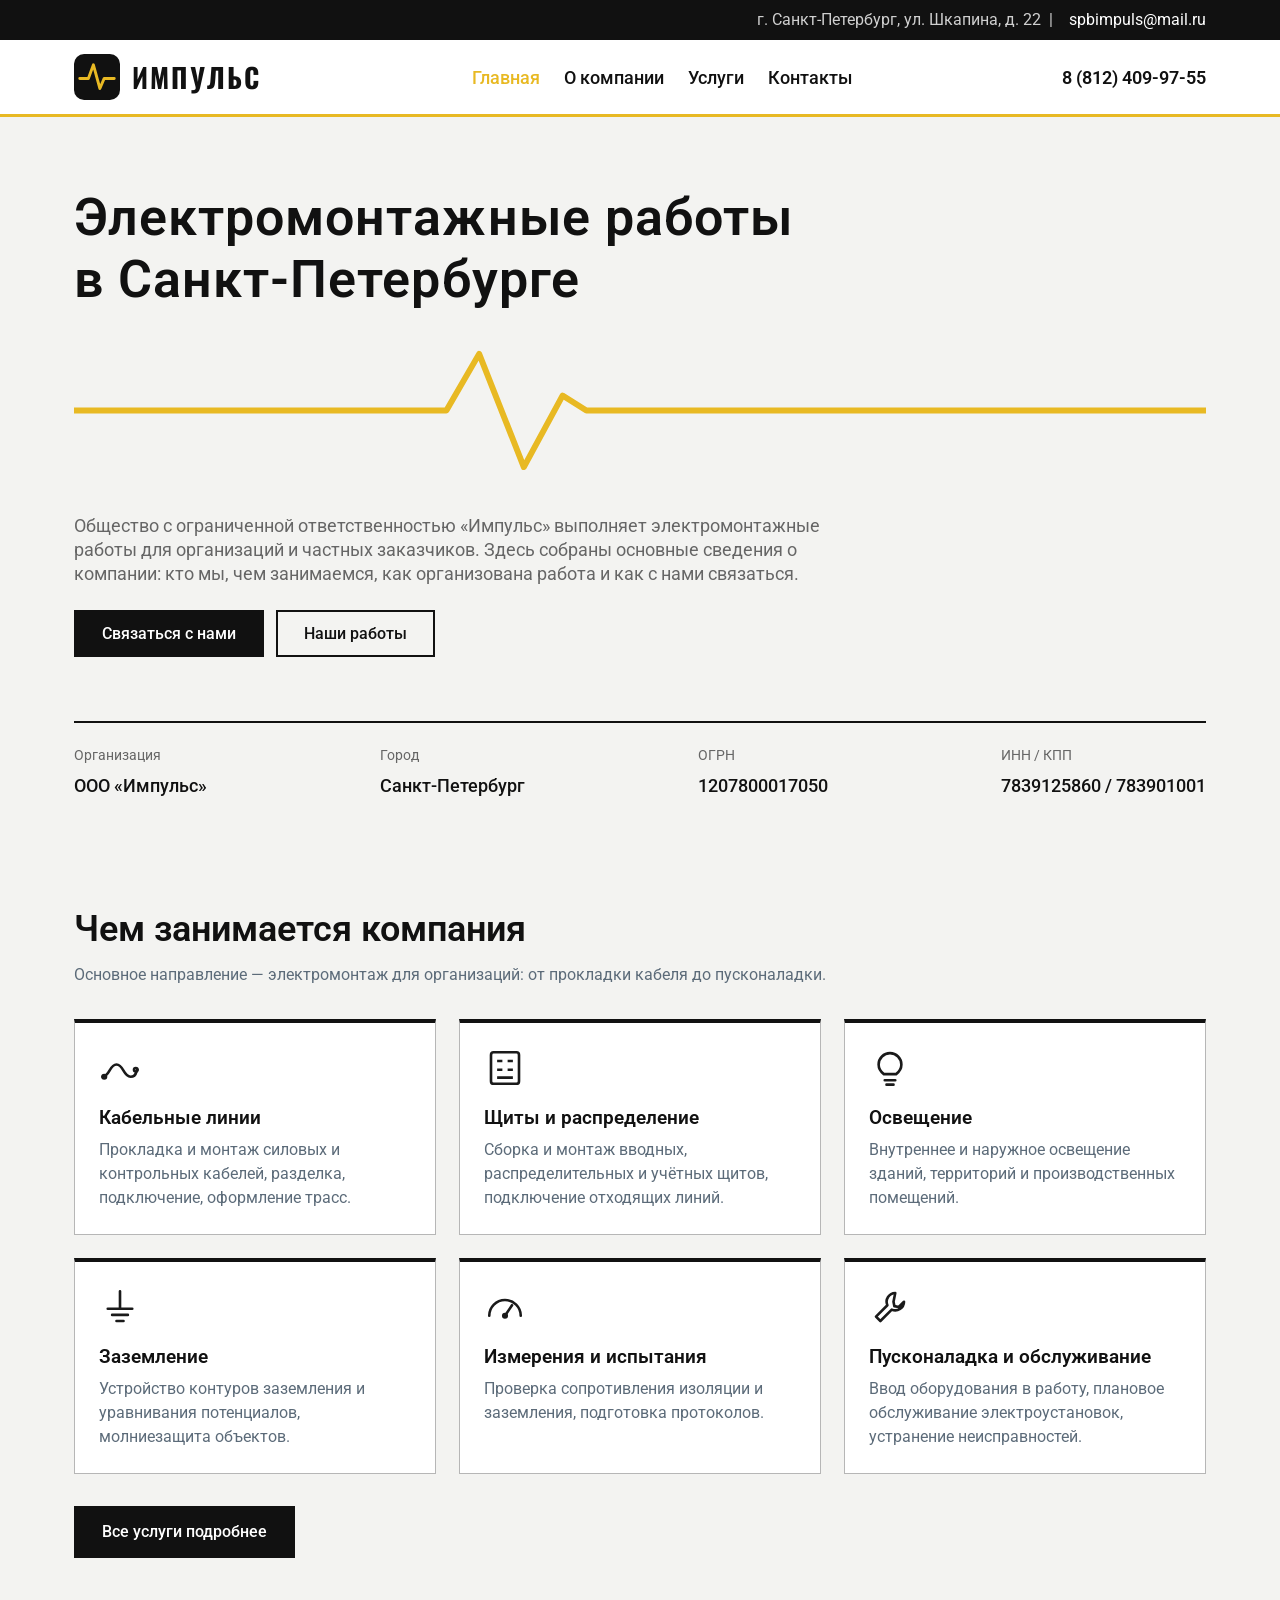
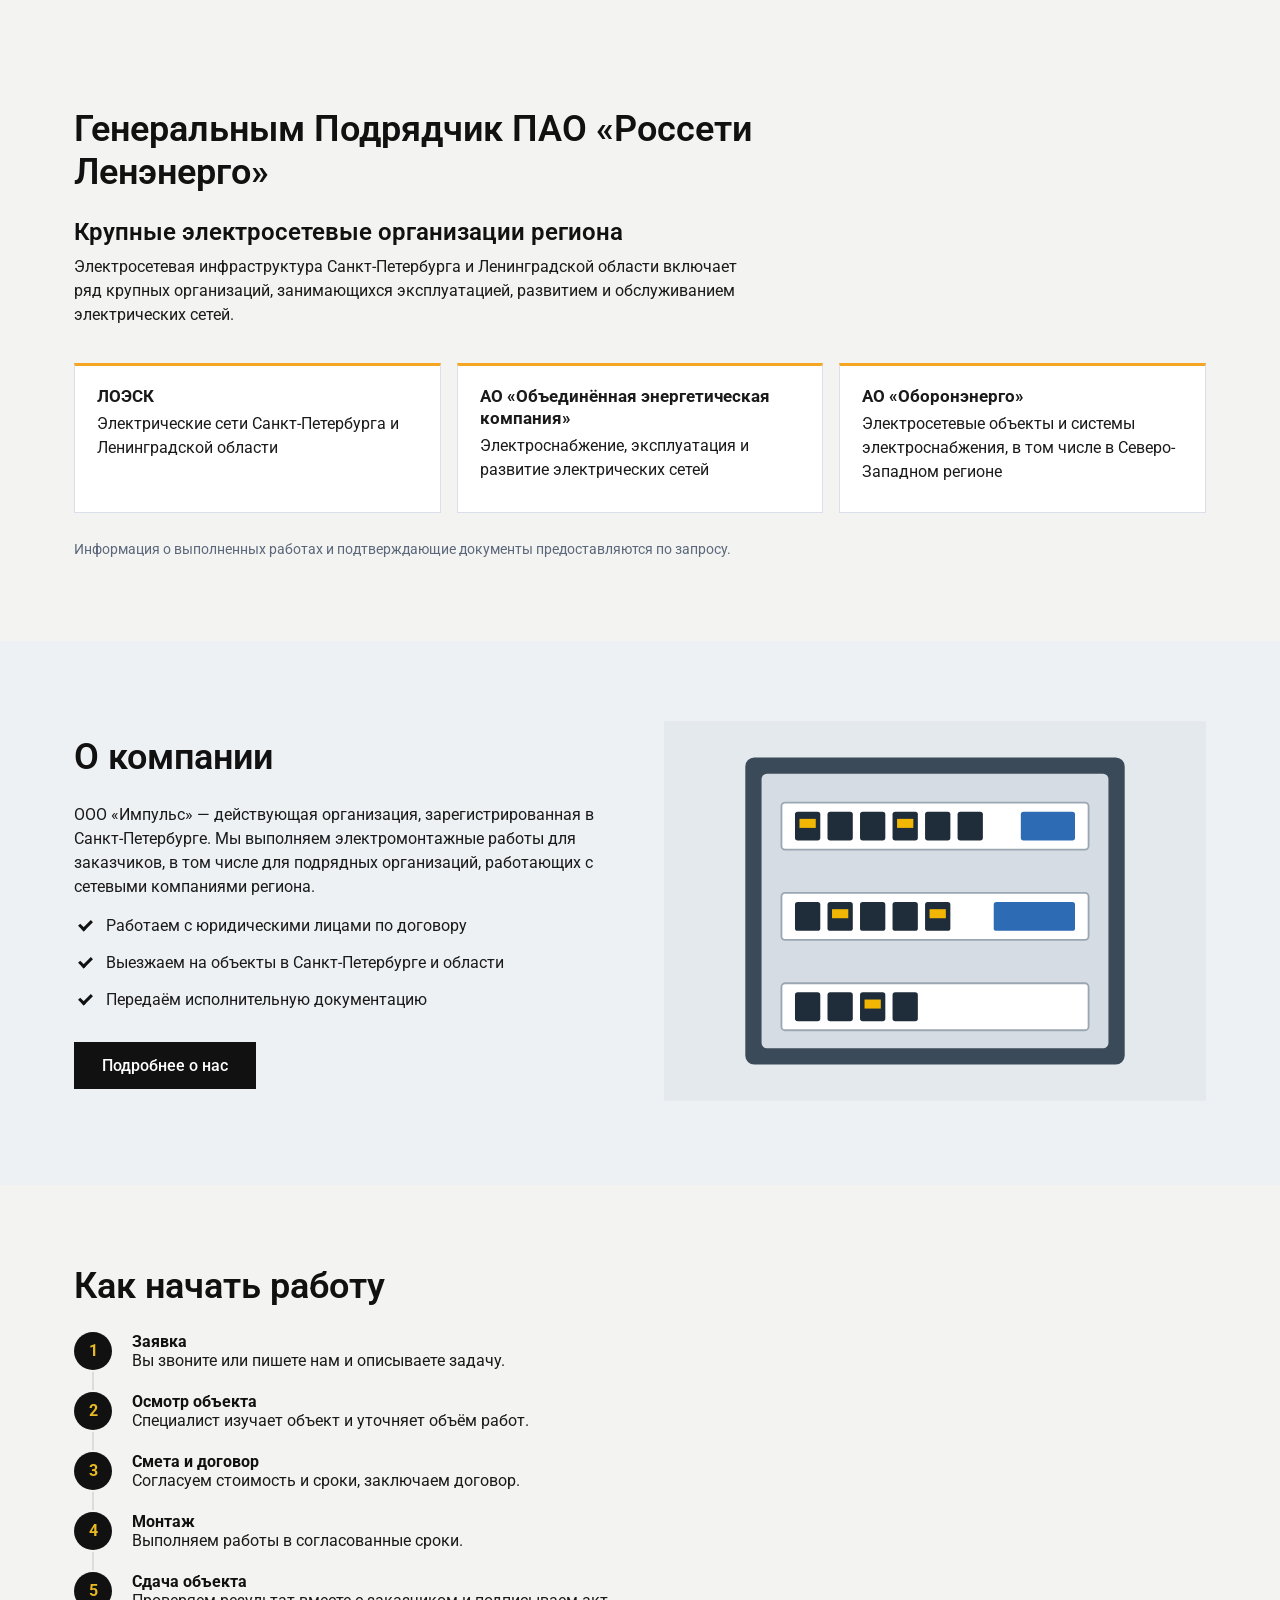
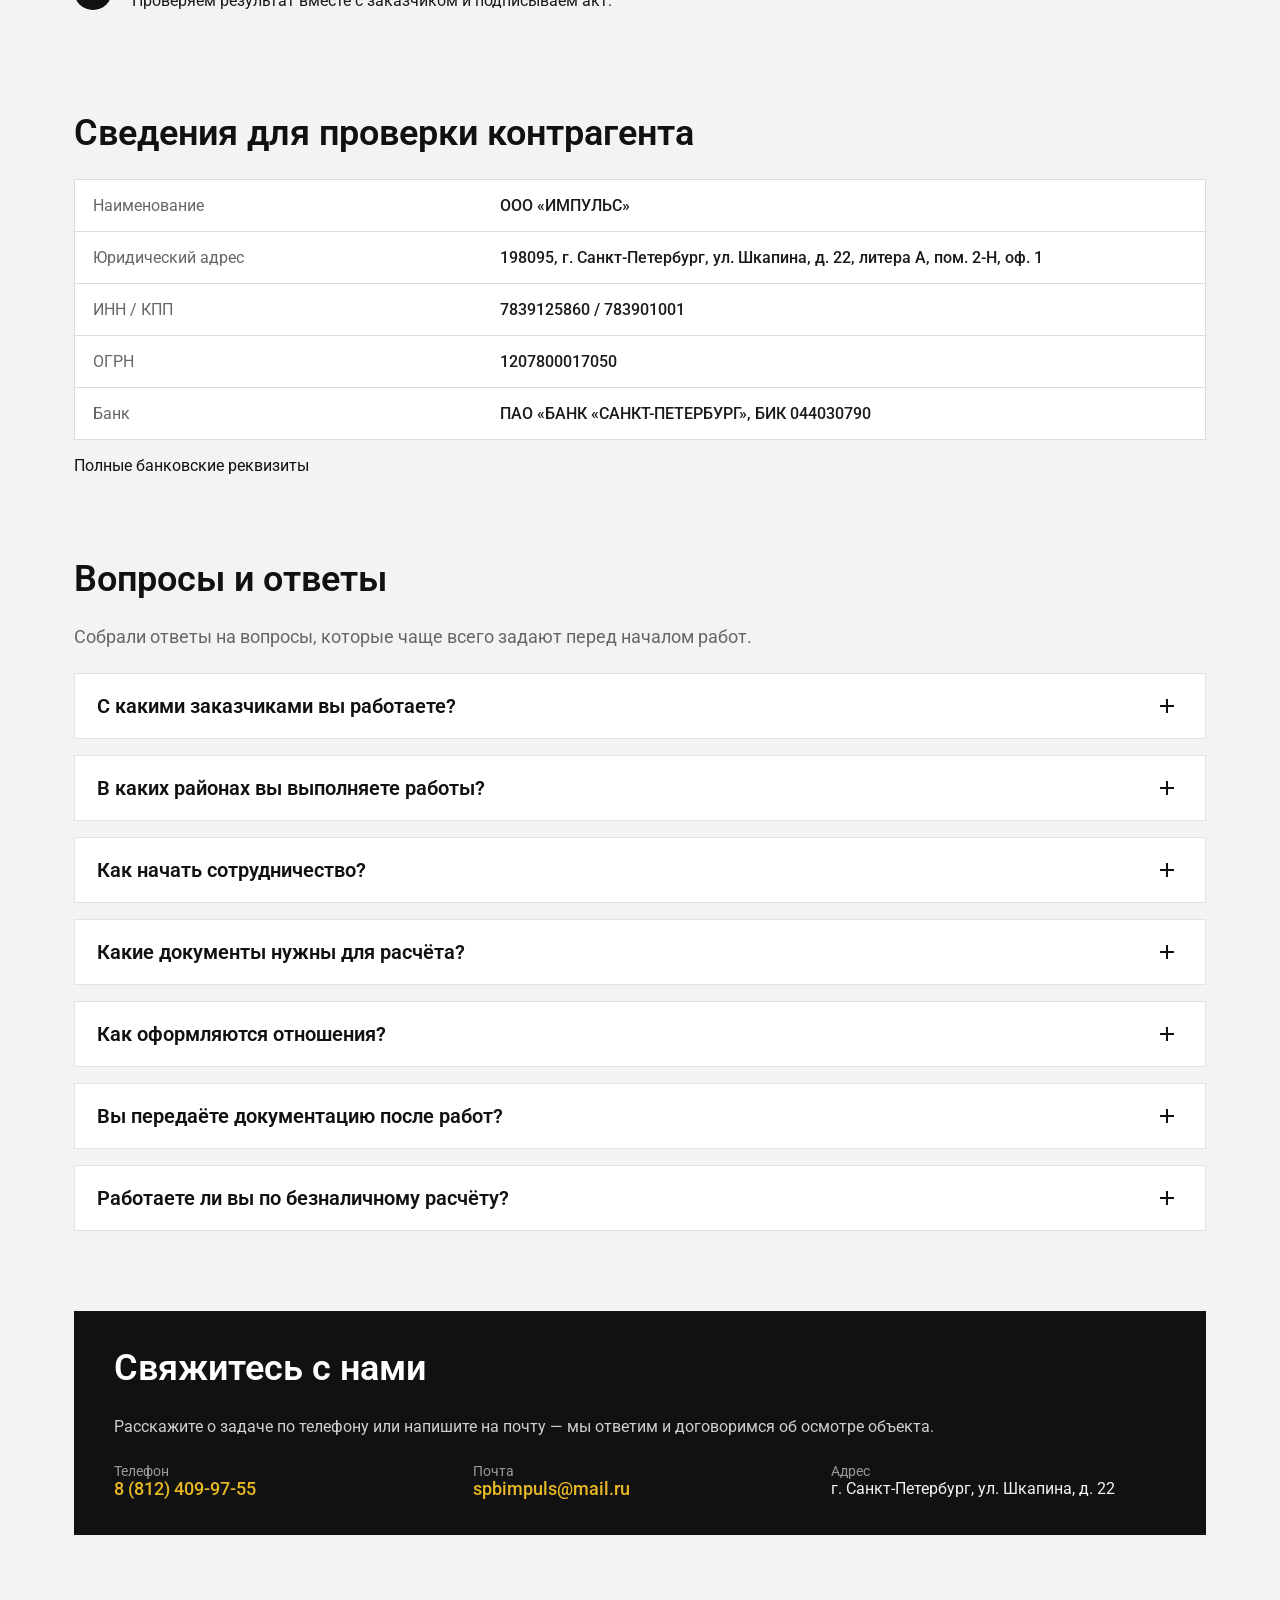
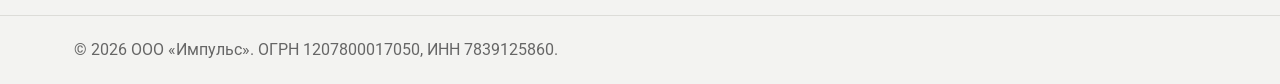
==== commit ed1239f0: "addjghhg" ====
--- a/index.html
+++ b/index.html
@@ -50,7 +50,7 @@
         <div class="container">
             <div class="intro-row">
                 <div class="intro-text">
-                    <h1>Электромонтаж в Санкт-Петербурге</h1>
+                    <h1>Электромонтажные  работы в Санкт-Петербурге</h1>
                     <svg class="pulse" viewBox="0 0 760 90" aria-hidden="true">
                         <path d="M0 50H250l22-38 30 76 26-48 16 10H760" fill="none" stroke="#111111" stroke-width="4"
                               stroke-linecap="round" stroke-linejoin="round"/>
--- a/css/style.css
+++ b/css/style.css
@@ -317,7 +317,10 @@
   align-items: center;
   gap: 48px;
 }
-
+.intro-text h1{
+  max-width: 750px;
+  width: 100%;
+}
 .intro-text {
   flex: 1 1 55%;
 }
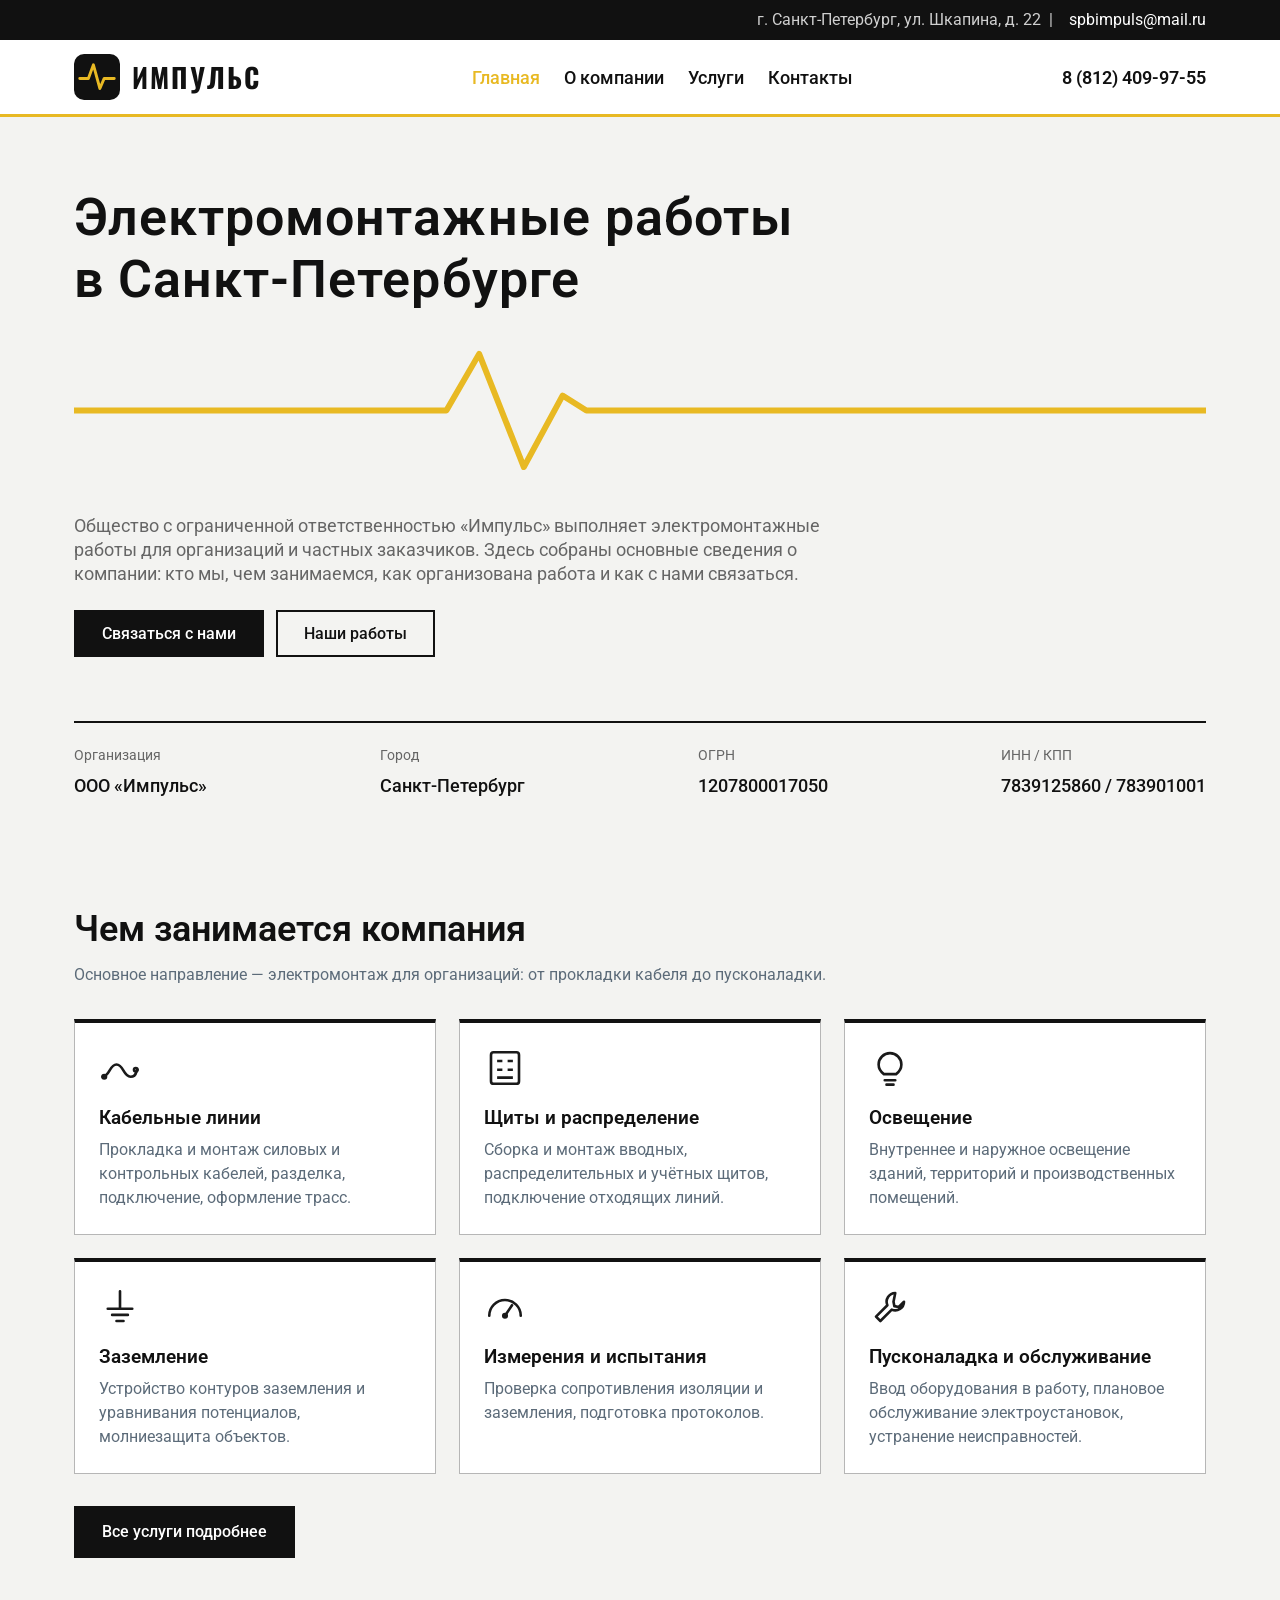
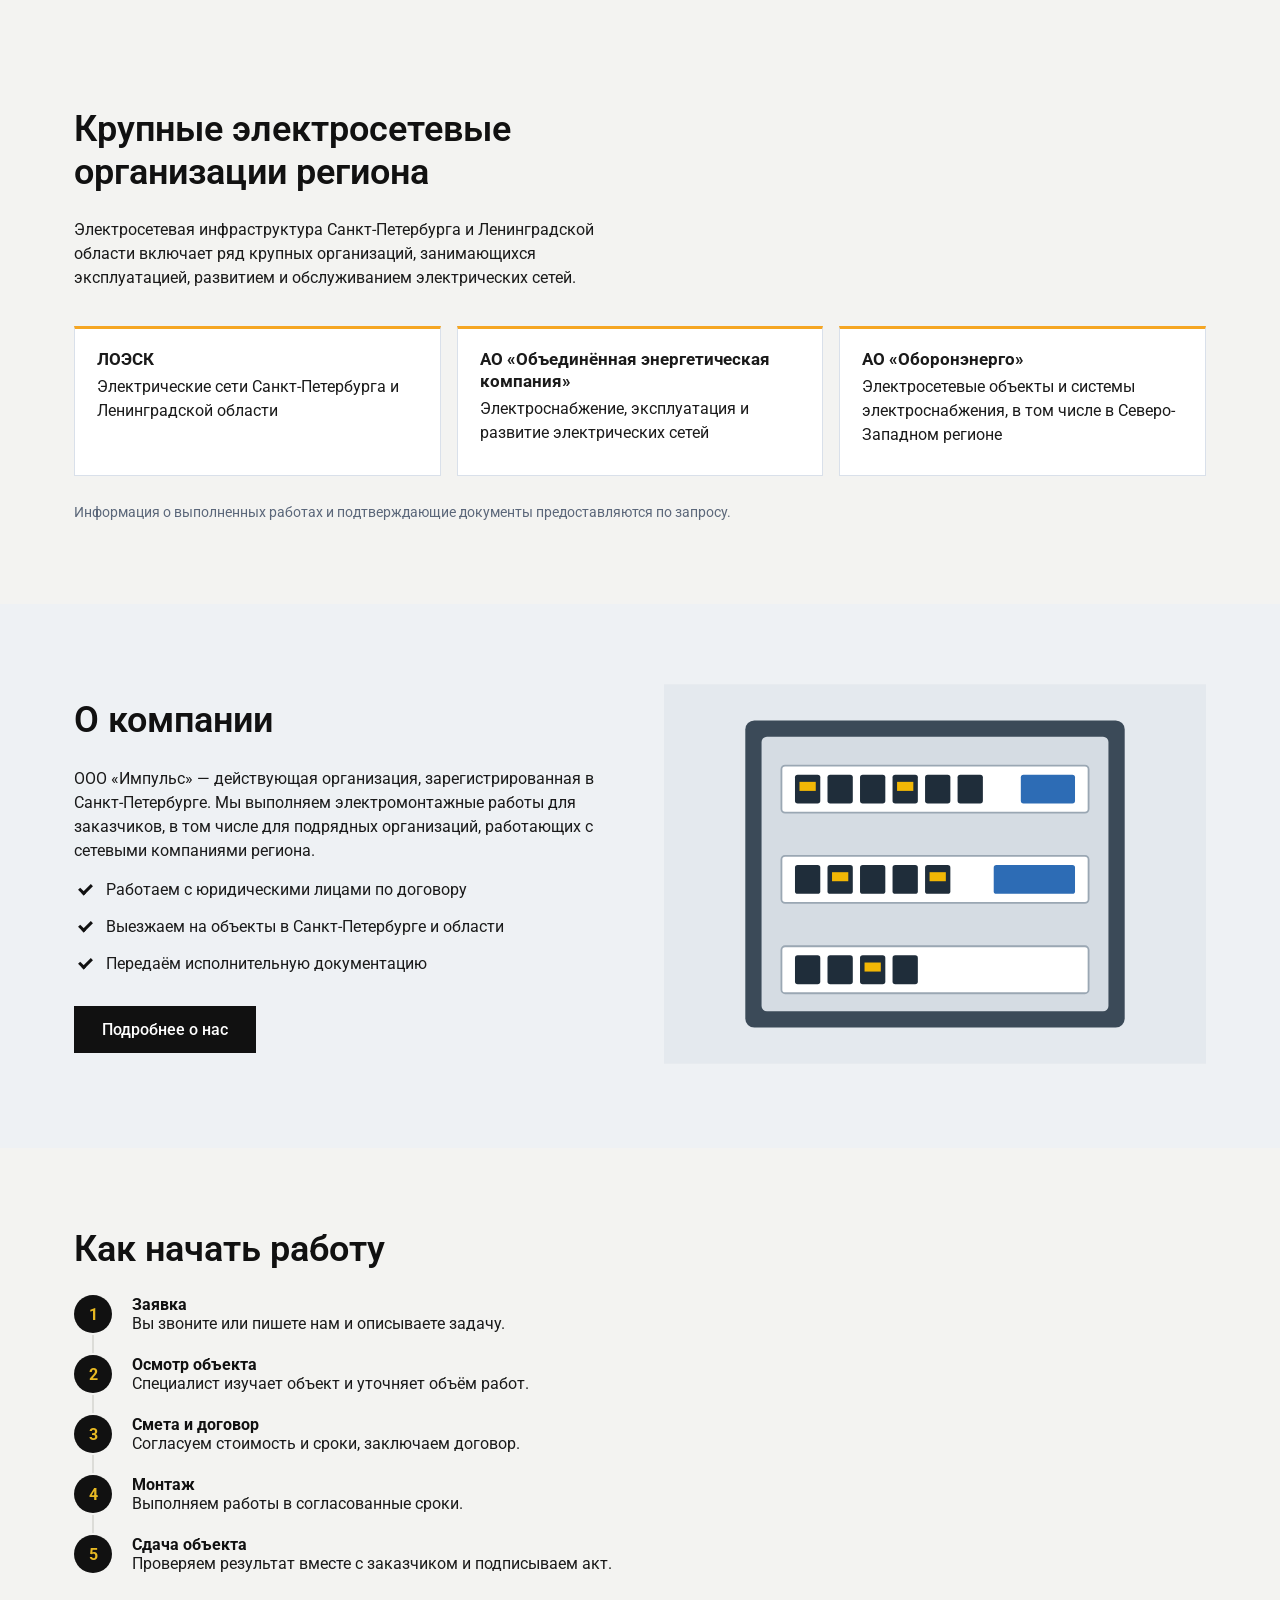
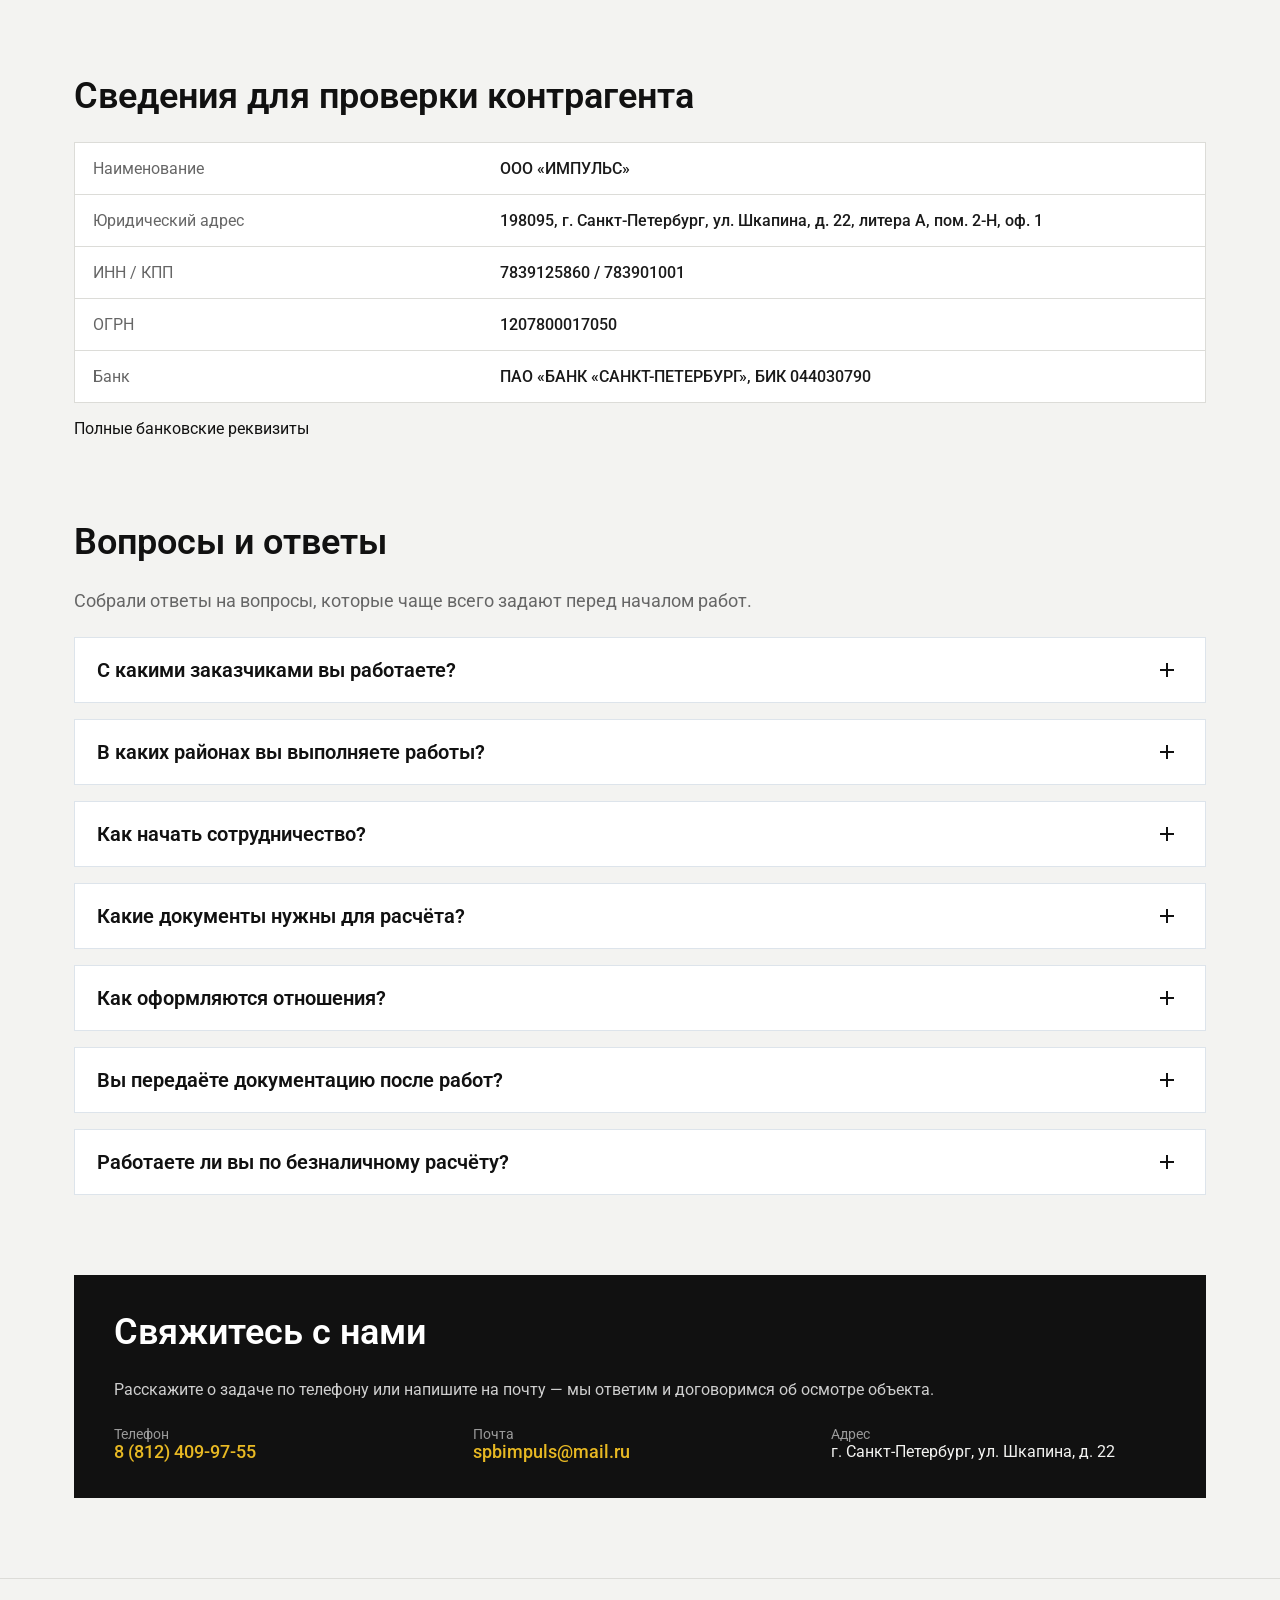
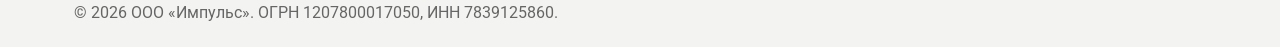
==== commit 0c61cd8c: "addj" ====
--- a/index.html
+++ b/index.html
@@ -163,9 +163,7 @@
 
 
             <div class="partners__head">
-                <h2>Генеральным Подрядчик ПАО «Россети Ленэнерго»</h2>
-
-                <h3>Крупные электросетевые организации региона</h3>
+                <h2>Крупные электросетевые организации региона</h2>
 
                 <p>
                     Электросетевая инфраструктура Санкт-Петербурга
--- a/css/style.css
+++ b/css/style.css
@@ -669,7 +669,7 @@
 }
 
 .partners__head {
-  max-width: 680px;
+  max-width: 580px;
   margin-bottom: 36px;
 }
 
